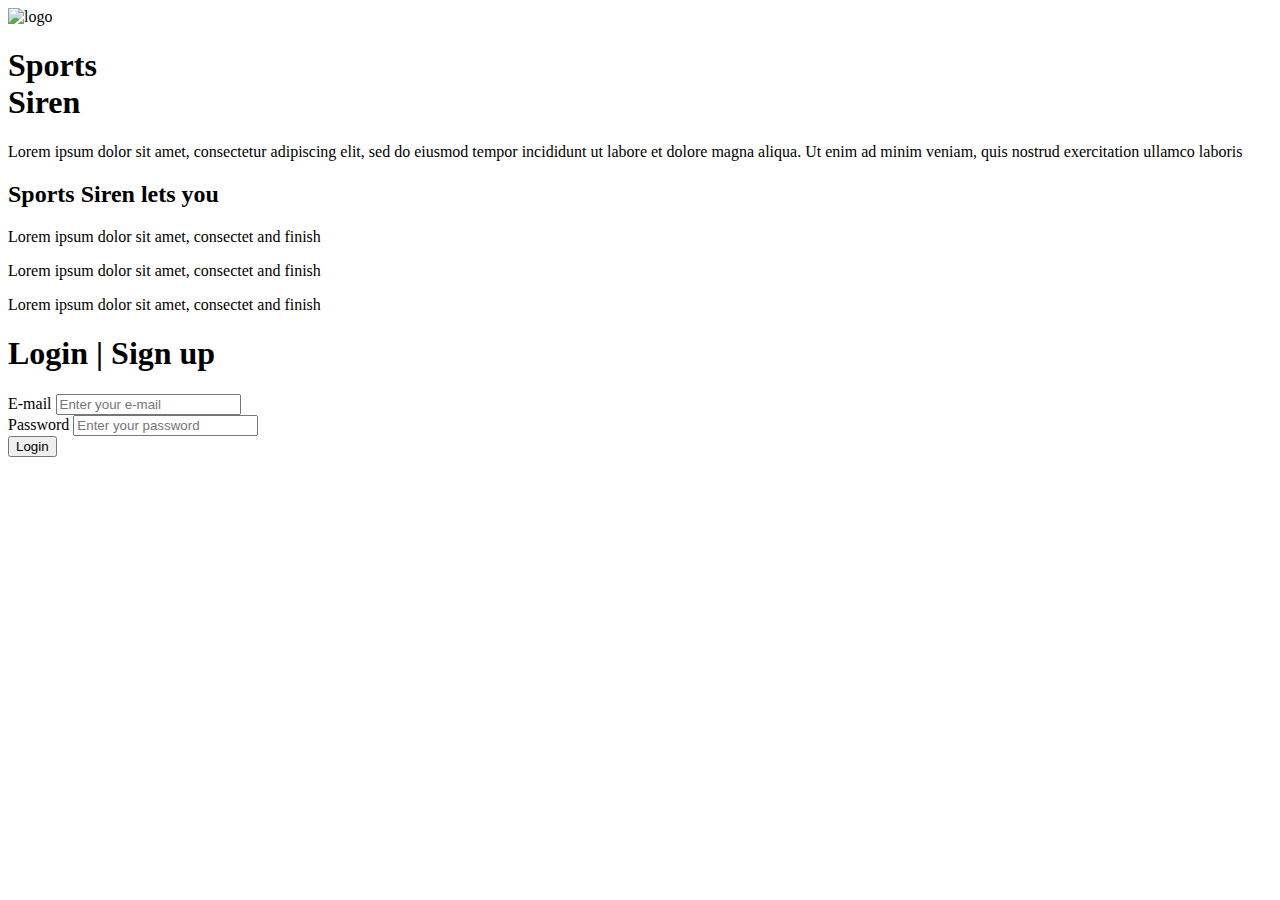
==== index.html @ c7bca415 "Rename login.html to index.html" ====
<!DOCTYPE html>
<html lang="en">

<head>
    <meta charset="UTF-8" />
    <meta name="viewport" content="width=device-width, initial-scale=1.0" />
    <title>Document</title>
    <link rel="stylesheet" href="style.css" />
</head>

<body>
    <div class="large-container">
        <div class="container diff">
            <div class="basic-info inside">
                <div class="header">
                    <img src="./logo.svg" alt="logo" />
                    <h1>
                        Sports <br />
                        Siren
                    </h1>
                </div>
                <div class="text">
                    <p>
                        Lorem ipsum dolor sit amet, consectetur adipiscing elit, sed do
                        eiusmod tempor incididunt ut labore et dolore magna aliqua. Ut
                        enim ad minim veniam, quis nostrud exercitation ullamco laboris
                    </p>
                    <h2 class="subtitle">Sports Siren lets you</h2>
                    <div class="infocards">
                        <p>Lorem ipsum dolor sit amet, consectet and finish</p>
                        <p>Lorem ipsum dolor sit amet, consectet and finish</p>
                        <p>Lorem ipsum dolor sit amet, consectet and finish</p>
                    </div>
                </div>
            </div>
        </div>
        <div class="container">
            <div class="block inside">
                <div class="title">
                    <h1 class="">Login | <span class="sign">Sign up</span></h1>
                </div>
                <form>
                    <div class="question">
                        <label for="email">E-mail</label>
                        <input type="text" id="email" name="useremail" placeholder="Enter your e-mail" required />
                        <span class="focus-border"></span>
                    </div>
                    <div class="question">
                        <label for="password">Password</label>
                        <input type="text" id="password" name="userpassword" placeholder="Enter your password"
                            required />
                        <span class="focus-border"></span>
                    </div>
                    <button class="submit">Login</button>
                </form>
            </div>
        </div>
    </div>
    <script src="./script.js"></script>
</body>

</html>
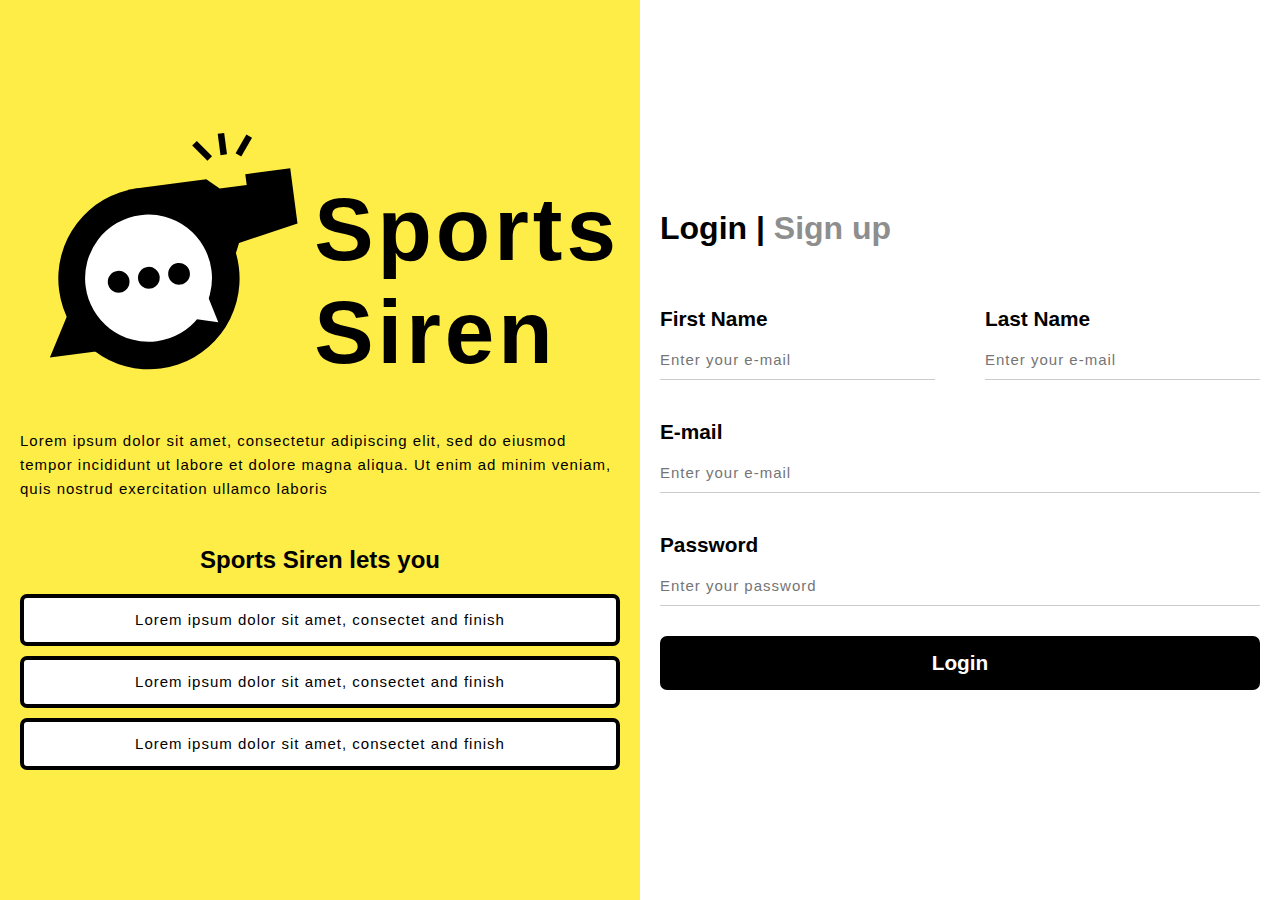
==== commit e99344fa: "Rename signup.html to index.html" ====
--- a/index.html
+++ b/index.html
@@ -1,62 +1,97 @@
 <!DOCTYPE html>
 <html lang="en">
-
-<head>
+  <head>
     <meta charset="UTF-8" />
     <meta name="viewport" content="width=device-width, initial-scale=1.0" />
     <title>Document</title>
-    <link rel="stylesheet" href="style.css" />
-</head>
+    <link rel="stylesheet" href="sign.css" />
+  </head>
 
-<body>
+  <body>
     <div class="large-container">
-        <div class="container diff">
-            <div class="basic-info inside">
-                <div class="header">
-                    <img src="./logo.svg" alt="logo" />
-                    <h1>
-                        Sports <br />
-                        Siren
-                    </h1>
+      <div class="container diff">
+        <div class="basic-info inside">
+          <div class="header">
+            <img src="./logo.svg" alt="logo" />
+            <h1>
+              Sports <br />
+              Siren
+            </h1>
+          </div>
+          <div class="text">
+            <p>
+              Lorem ipsum dolor sit amet, consectetur adipiscing elit, sed do
+              eiusmod tempor incididunt ut labore et dolore magna aliqua. Ut
+              enim ad minim veniam, quis nostrud exercitation ullamco laboris
+            </p>
+            <h2 class="subtitle">Sports Siren lets you</h2>
+            <div class="infocards">
+              <p>Lorem ipsum dolor sit amet, consectet and finish</p>
+              <p>Lorem ipsum dolor sit amet, consectet and finish</p>
+              <p>Lorem ipsum dolor sit amet, consectet and finish</p>
+            </div>
+          </div>
+        </div>
+      </div>
+      <div class="container">
+        <div class="block inside">
+          <div class="title">
+            <h1 class="">Login | <span class="sign">Sign up</span></h1>
+          </div>
+          <form>
+            <div class="question">
+              <div class="twoline">
+                <div class="subquestion">
+                  <label for="email">First Name</label>
+                  <input
+                    type="text"
+                    id="email"
+                    name="useremail"
+                    placeholder="Enter your e-mail"
+                    required
+                  />
+                  <span class="focus-border"></span>
                 </div>
-                <div class="text">
-                    <p>
-                        Lorem ipsum dolor sit amet, consectetur adipiscing elit, sed do
-                        eiusmod tempor incididunt ut labore et dolore magna aliqua. Ut
-                        enim ad minim veniam, quis nostrud exercitation ullamco laboris
-                    </p>
-                    <h2 class="subtitle">Sports Siren lets you</h2>
-                    <div class="infocards">
-                        <p>Lorem ipsum dolor sit amet, consectet and finish</p>
-                        <p>Lorem ipsum dolor sit amet, consectet and finish</p>
-                        <p>Lorem ipsum dolor sit amet, consectet and finish</p>
-                    </div>
+                <div class="subquestion">
+                  <label for="email">Last Name</label>
+                  <input
+                    type="text"
+                    id="email"
+                    name="useremail"
+                    placeholder="Enter your e-mail"
+                    required
+                  />
+                  <span class="focus-border"></span>
                 </div>
+              </div>
             </div>
+            <div class="question">
+              <label for="email">E-mail</label>
+              <input
+                type="text"
+                id="email"
+                name="useremail"
+                placeholder="Enter your e-mail"
+                required
+              />
+              <span class="focus-border"></span>
+            </div>
+            <div class="question">
+              <label for="password">Password</label>
+              <input
+                type="text"
+                id="password"
+                name="userpassword"
+                placeholder="Enter your password"
+                required
+              />
+              <span class="focus-border"></span>
+            </div>
+            <button class="submit">Login</button>
+          </form>
         </div>
-        <div class="container">
-            <div class="block inside">
-                <div class="title">
-                    <h1 class="">Login | <span class="sign">Sign up</span></h1>
-                </div>
-                <form>
-                    <div class="question">
-                        <label for="email">E-mail</label>
-                        <input type="text" id="email" name="useremail" placeholder="Enter your e-mail" required />
-                        <span class="focus-border"></span>
-                    </div>
-                    <div class="question">
-                        <label for="password">Password</label>
-                        <input type="text" id="password" name="userpassword" placeholder="Enter your password"
-                            required />
-                        <span class="focus-border"></span>
-                    </div>
-                    <button class="submit">Login</button>
-                </form>
-            </div>
-        </div>
+      </div>
     </div>
     <script src="./script.js"></script>
-</body>
-
+  </body>
 </html>
--- a/sign.css
+++ b/sign.css
@@ -0,0 +1,193 @@
+* {
+  margin: 0;
+  padding: 0;
+  box-sizing: border-box;
+  font-family: Helvetica;
+}
+
+.container {
+  display: flex;
+  justify-content: center;
+  align-items: center;
+  height: auto;
+
+  padding: 10vh 20px;
+  flex-direction: column;
+  flex: 1;
+  flex-basis: 350px;
+}
+form {
+  position: relative;
+  width: 100%;
+}
+
+:focus {
+  outline: none;
+}
+label {
+  display: inline-block;
+  font-size: 1.3em;
+  font-weight: 900;
+  margin-bottom: 10px;
+}
+
+input[type="text"] {
+  font: 15px/24px Helvetica, Arial, sans-serif;
+  color: #333;
+  width: 100%;
+  box-sizing: border-box;
+  letter-spacing: 1px;
+  border: 0;
+  padding: 7px 0;
+  border-bottom: 1px solid #ccc;
+}
+
+input ~ .focus-border {
+  position: absolute;
+  bottom: 0;
+  left: 0;
+  width: 0;
+  height: 2px;
+  background-color: #3399ff;
+  transition: 0.3s;
+}
+
+input:focus ~ .focus-border {
+  width: 100%;
+}
+
+.question {
+  position: relative;
+  margin: 40px 0;
+}
+.question:last-of-type {
+  margin-bottom: 30px;
+}
+
+button {
+  border: none;
+  color: white;
+  background-color: black;
+  display: flex;
+  width: 100%;
+  justify-content: center;
+  padding: 15px 0;
+  border-radius: 7px;
+  font-size: 1.3em;
+  font-weight: 900;
+}
+.block {
+  width: 100%;
+
+  max-width: 600px;
+}
+
+.title {
+  display: block;
+  padding-bottom: 20px;
+}
+.sign {
+  color: #8e8e8e;
+}
+.sign:hover {
+  color: black;
+  transition: 0.3s;
+}
+
+.basic-info {
+  display: flex;
+  flex-direction: column;
+  justify-content: center;
+  align-items: center;
+  max-width: 800px;
+}
+.header {
+  display: flex;
+  justify-content: center;
+  align-items: center;
+  margin-bottom: 5vh;
+}
+.header h1 {
+  font-size: calc(25px + 5vw);
+  letter-spacing: 4px;
+  align-self: flex-end;
+}
+
+.subtitle {
+  margin-top: 5vh;
+  text-align: center;
+  margin-bottom: 15px;
+}
+.text {
+}
+p {
+  line-height: 160%;
+  letter-spacing: 1px;
+  font-size: 15px;
+}
+.large-container {
+  display: flex;
+  flex-wrap: wrap;
+  min-height: 100vh;
+}
+.diff {
+  background-color: #ffed47;
+}
+.infocards {
+  display: flex;
+
+  flex-direction: column;
+  align-items: center;
+}
+.infocards p {
+  width: 100%;
+  border: 4px solid black;
+  margin: 5px;
+  text-align: center;
+  padding: 10px 15px;
+  border-radius: 7px;
+  background-color: white;
+  transition: 0.3s;
+}
+.infocards p:hover {
+  background-color: black;
+  color: white;
+  padding-bottom: 5vh;
+}
+img {
+  width: 100%;
+  min-width: 120px;
+  max-width: 25vw;
+}
+
+.twoline {
+  display: flex;
+  justify-content: space-between;
+  margin-bottom: -40px;
+}
+.subquestion {
+  flex: 1;
+  width: 100%;
+  position: relative;
+  min-width: 200px;
+  margin-bottom: 40px;
+
+}
+.subquestion:first-child {
+    padding-right: 25px;
+}
+.subquestion:last-child {
+    padding-left: 25px;
+}
+@media screen and (max-width: 900px) {
+    .subquestion:first-child {
+        padding-right: 0;
+    }
+    .subquestion:last-child {
+        padding-left: 0;
+    }
+    .twoline {
+        flex-direction: column;
+    }
+    
+}
